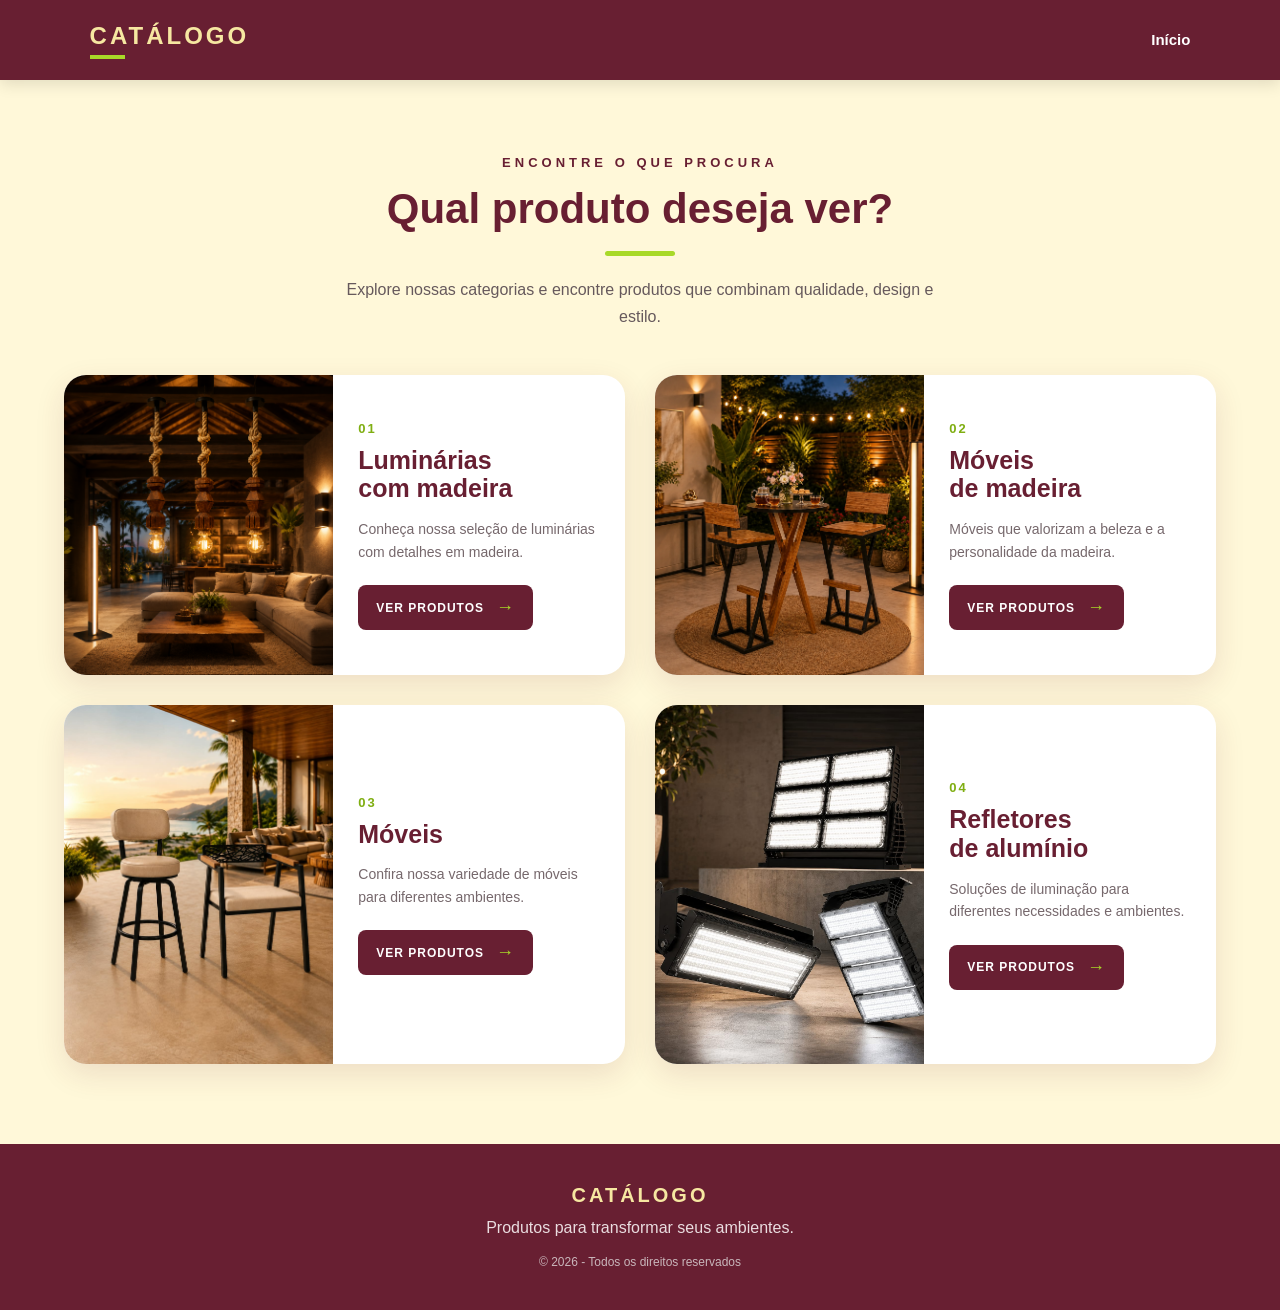
==== index.html @ 4311e9a2 "Add files via upload" ====
<!DOCTYPE html>
<html lang="pt-br">
<head>
    <meta charset="UTF-8">
    <meta name="viewport" content="width=device-width, initial-scale=1.0">

    <title>Catálogo de Produtos</title>

    <link rel="stylesheet" href="style.css">
</head>

<body>

    <!-- CABEÇALHO -->
    <header>
        <div class="logo">
            <span>CATÁLOGO</span>
        </div>

        <nav>
            <a href="index.html">Início</a>
        </nav>
    </header>


    <!-- CONTEÚDO PRINCIPAL -->
    <main>

        <section class="introducao">
            <p class="subtitulo">ENCONTRE O QUE PROCURA</p>

            <h1>Qual produto deseja ver?</h1>

            <div class="linha-decorativa"></div>

            <p class="descricao">
                Explore nossas categorias e encontre produtos que combinam
                qualidade, design e estilo.
            </p>
        </section>


        <!-- CATEGORIAS -->
        <section class="categorias">

            <!-- LUMINÁRIAS COM MADEIRA -->
            <div class="card">

                <div class="imagem-container">
                    <img src="luminarias-madeira.png"
                         alt="Luminárias com madeira">
                </div>

                <div class="card-conteudo">
                    <span class="numero">01</span>

                    <h2>Luminárias<br>com madeira</h2>

                    <p>
                        Conheça nossa seleção de luminárias
                        com detalhes em madeira.
                    </p>

                    <a href="luminaria-madeira.html" class="botao">
                        VER PRODUTOS
                        <span>→</span>
                    </a>
                </div>

            </div>


            <!-- MÓVEIS DE MADEIRA -->
            <div class="card">

                <div class="imagem-container">
                    <img src="moveis-madeira.png"
                         alt="Móveis de madeira">
                </div>

                <div class="card-conteudo">
                    <span class="numero">02</span>

                    <h2>Móveis<br>de madeira</h2>

                    <p>
                        Móveis que valorizam a beleza e
                        a personalidade da madeira.
                    </p>

                    <a href="moveis-madeira.html" class="botao">
                        VER PRODUTOS
                        <span>→</span>
                    </a>
                </div>

            </div>


            <!-- MÓVEIS -->
            <div class="card">

                <div class="imagem-container">
                    <img src="moveis.jpg"
                         alt="Móveis">
                </div>

                <div class="card-conteudo">
                    <span class="numero">03</span>

                    <h2>Móveis</h2>

                    <p>
                        Confira nossa variedade de móveis
                        para diferentes ambientes.
                    </p>

                    <a href="moveis.html" class="botao">
                        VER PRODUTOS
                        <span>→</span>
                    </a>
                </div>

            </div>


            <!-- REFLETORES -->
            <div class="card">

                <div class="imagem-container">
                    <img src="refletores-aluminio.jpg"
                         alt="Refletores de alumínio">
                </div>

                <div class="card-conteudo">
                    <span class="numero">04</span>

                    <h2>Refletores<br>de alumínio</h2>

                    <p>
                        Soluções de iluminação para diferentes
                        necessidades e ambientes.
                    </p>

                    <a href="refletores-aluminio.html" class="botao">
                        VER PRODUTOS
                        <span>→</span>
                    </a>
                </div>

            </div>

        </section>

    </main>


    <!-- RODAPÉ -->
    <footer>

        <div class="footer-logo">
            CATÁLOGO
        </div>

        <p>
            Produtos para transformar seus ambientes.
        </p>

        <span>© 2026 - Todos os direitos reservados</span>

    </footer>


    <script src="script.js"></script>

</body>
</html>
---- style.css ----
/* ==============================
   CONFIGURAÇÕES GERAIS
================================ */

* {
    margin: 0;
    padding: 0;
    box-sizing: border-box;
}

:root {
    --amarelo: #F6E7A1;
    --amarelo-claro: #FFF8D9;
    --bordo: #681F32;
    --bordo-escuro: #481321;
    --verde: #A8D928;
    --verde-escuro: #7FAE12;
    --branco: #FFFFFF;
    --texto: #33272A;
}

body {
    font-family: Arial, Helvetica, sans-serif;
    background: var(--amarelo-claro);
    color: var(--texto);
}


/* ==============================
   CABEÇALHO
================================ */

header {
    height: 80px;
    padding: 0 7%;
    display: flex;
    align-items: center;
    justify-content: space-between;

    background-color: var(--bordo);

    box-shadow: 0 4px 15px rgba(0,0,0,0.12);
}

.logo {
    color: var(--amarelo);
    font-size: 24px;
    font-weight: bold;
    letter-spacing: 3px;
}

.logo::after {
    content: "";
    display: block;

    width: 35px;
    height: 4px;

    margin-top: 5px;

    background-color: var(--verde);
}

nav a {
    color: white;
    text-decoration: none;

    font-size: 15px;
    font-weight: bold;

    transition: 0.3s;
}

nav a:hover {
    color: var(--verde);
}


/* ==============================
   INTRODUÇÃO
================================ */

main {
    width: 90%;
    max-width: 1200px;

    margin: auto;
}

.introducao {
    text-align: center;

    padding: 75px 20px 45px;
}

.subtitulo {
    color: var(--bordo);

    font-size: 13px;
    font-weight: bold;

    letter-spacing: 4px;

    margin-bottom: 15px;
}

h1 {
    font-size: 42px;

    color: var(--bordo);

    margin-bottom: 18px;
}

.linha-decorativa {
    width: 70px;
    height: 5px;

    margin: auto;

    background-color: var(--verde);

    border-radius: 20px;
}

.descricao {
    max-width: 600px;

    margin: 20px auto 0;

    line-height: 1.7;

    color: #66595C;
}


/* ==============================
   CARDS
================================ */

.categorias {
    display: grid;

    grid-template-columns: repeat(2, 1fr);

    gap: 30px;

    padding-bottom: 80px;
}

.card {
    display: flex;

    min-height: 300px;

    background-color: var(--branco);

    border-radius: 22px;

    overflow: hidden;

    box-shadow: 0 10px 30px rgba(104,31,50,0.12);

    transition:
        transform 0.35s ease,
        box-shadow 0.35s ease;
}

.card:hover {
    transform: translateY(-8px);

    box-shadow: 0 18px 40px rgba(104,31,50,0.22);
}


/* ==============================
   IMAGENS
================================ */

.imagem-container {
    width: 48%;

    min-height: 300px;

    overflow: hidden;

    background-color: #eee;
}

.imagem-container img {
    width: 100%;
    height: 100%;

    object-fit: cover;

    display: block;

    transition: transform 0.5s ease;
}

.card:hover .imagem-container img {
    transform: scale(1.07);
}


/* ==============================
   CONTEÚDO DO CARD
================================ */

.card-conteudo {
    width: 52%;

    padding: 30px 25px;

    display: flex;
    flex-direction: column;

    justify-content: center;
}

.numero {
    color: var(--verde-escuro);

    font-size: 13px;

    font-weight: bold;

    letter-spacing: 2px;

    margin-bottom: 10px;
}

.card h2 {
    color: var(--bordo);

    font-size: 25px;

    line-height: 1.15;

    margin-bottom: 15px;
}

.card p {
    color: #76686C;

    font-size: 14px;

    line-height: 1.6;

    margin-bottom: 22px;
}


/* ==============================
   BOTÃO
================================ */

.botao {
    width: fit-content;

    display: inline-flex;

    align-items: center;

    gap: 12px;

    padding: 12px 18px;

    background-color: var(--bordo);

    color: white;

    text-decoration: none;

    border-radius: 8px;

    font-size: 12px;

    font-weight: bold;

    letter-spacing: 1px;

    transition: 0.3s;
}

.botao span {
    color: var(--verde);

    font-size: 18px;

    transition: 0.3s;
}

.botao:hover {
    background-color: var(--bordo-escuro);

    transform: translateX(3px);
}

.botao:hover span {
    transform: translateX(5px);
}


/* ==============================
   RODAPÉ
================================ */

footer {
    background-color: var(--bordo);

    color: white;

    text-align: center;

    padding: 40px 20px;
}

.footer-logo {
    color: var(--amarelo);

    font-size: 20px;

    font-weight: bold;

    letter-spacing: 3px;

    margin-bottom: 12px;
}

footer p {
    color: #eadde0;

    margin-bottom: 15px;
}

footer span {
    color: #c9b6bb;

    font-size: 12px;
}


/* ==============================
   ANIMAÇÃO
================================ */

.card {
    opacity: 0;

    transform: translateY(25px);

    animation: aparecer 0.7s ease forwards;
}

.card:nth-child(1) {
    animation-delay: 0.1s;
}

.card:nth-child(2) {
    animation-delay: 0.2s;
}

.card:nth-child(3) {
    animation-delay: 0.3s;
}

.card:nth-child(4) {
    animation-delay: 0.4s;
}

@keyframes aparecer {

    from {
        opacity: 0;
        transform: translateY(25px);
    }

    to {
        opacity: 1;
        transform: translateY(0);
    }

}


/* ==============================
   CELULAR
================================ */

@media (max-width: 800px) {

    header {
        padding: 0 5%;
    }

    h1 {
        font-size: 32px;
    }

    .categorias {
        grid-template-columns: 1fr;
    }

    .card {
        min-height: 260px;
    }

    .imagem-container {
        min-height: 260px;
    }

}


@media (max-width: 550px) {

    .introducao {
        padding-top: 50px;
    }

    h1 {
        font-size: 28px;
    }

    .card {
        flex-direction: column;
    }

    .imagem-container {
        width: 100%;
        height: 220px;
        min-height: 220px;
    }

    .card-conteudo {
        width: 100%;
        padding: 25px;
    }

}
.produto{
    width: 300px;
    margin: 30px auto;
    background: white;
    border-radius: 15px;
    overflow: hidden;
    text-align: center;
    box-shadow: 0 5px 15px rgba(0,0,0,.15);
}

.produto img{
    width: 100%;
    height: 250px;
    object-fit: cover;
}

.produto h3{
    margin: 15px 0;
}

.produto p{
    padding: 0 15px;
}

.produto button{
    margin: 15px;
    padding: 10px 20px;
    border: none;
    border-radius: 20px;
    cursor: pointer;
}
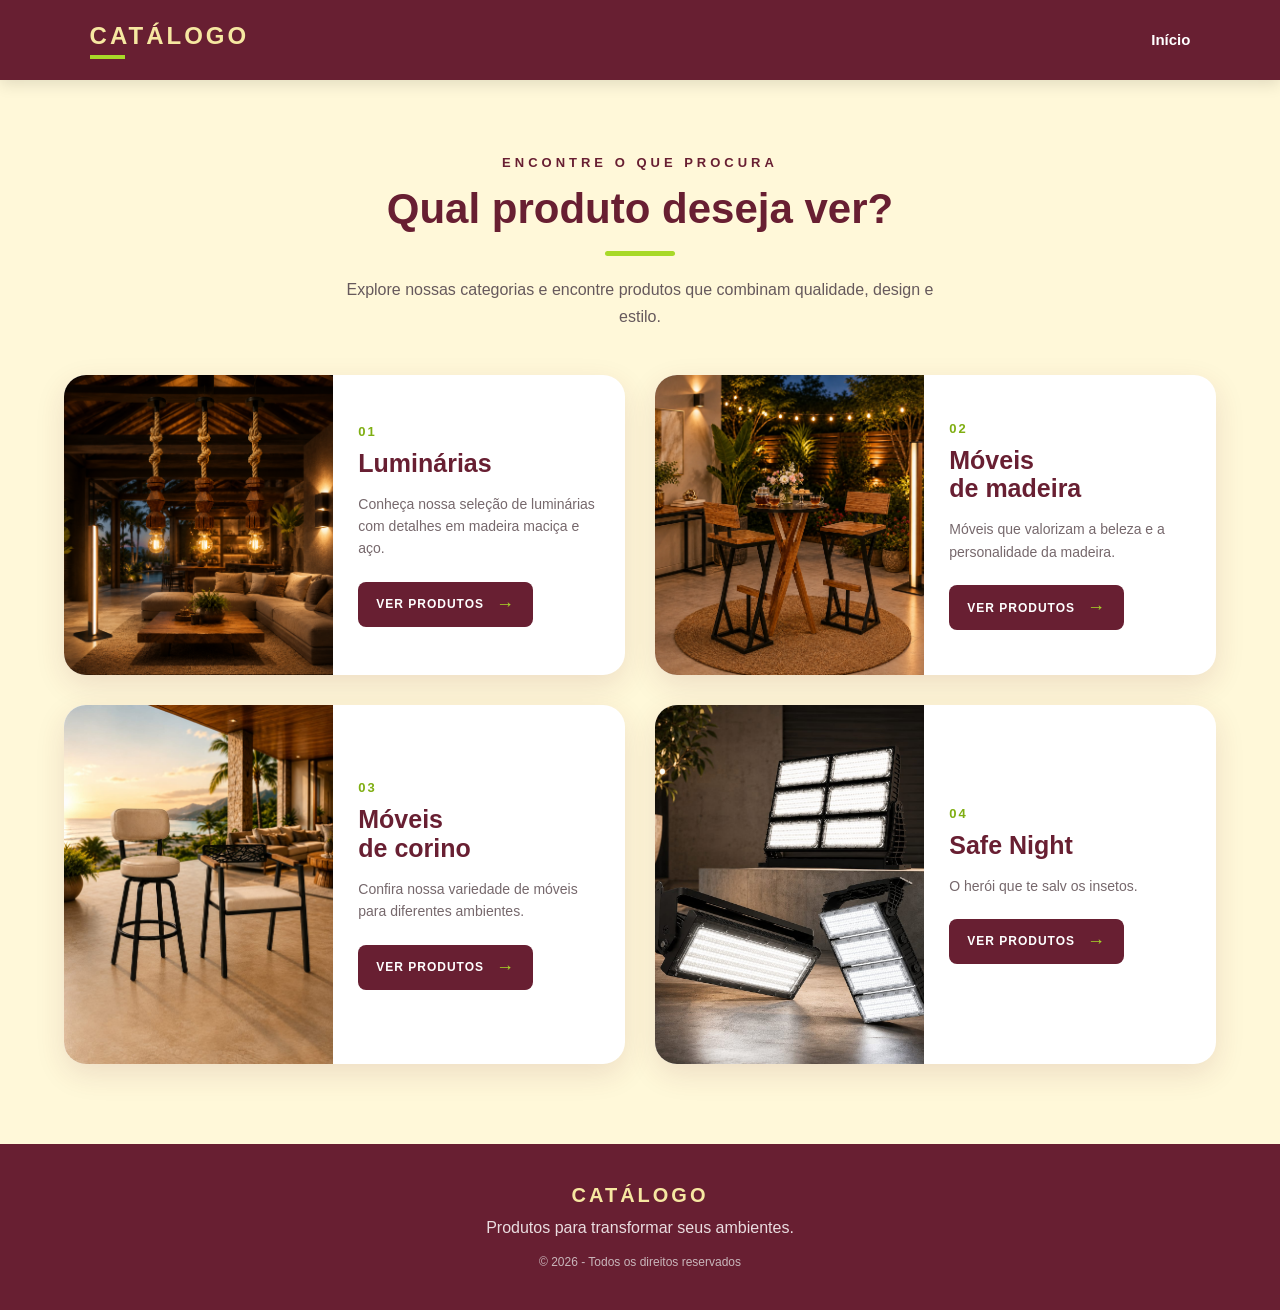
==== commit 58fceb3c: "Update index.html" ====
--- a/index.html
+++ b/index.html
@@ -54,11 +54,11 @@
                 <div class="card-conteudo">
                     <span class="numero">01</span>
 
-                    <h2>Luminárias<br>com madeira</h2>
+                    <h2>Luminárias<br></h2>
 
                     <p>
                         Conheça nossa seleção de luminárias
-                        com detalhes em madeira.
+                        com detalhes em madeira maciça e aço.
                     </p>
 
                     <a href="luminaria-madeira.html" class="botao">
@@ -108,7 +108,7 @@
                 <div class="card-conteudo">
                     <span class="numero">03</span>
 
-                    <h2>Móveis</h2>
+                    <h2>Móveis<br/>de corino</h2>
 
                     <p>
                         Confira nossa variedade de móveis
@@ -135,11 +135,10 @@
                 <div class="card-conteudo">
                     <span class="numero">04</span>
 
-                    <h2>Refletores<br>de alumínio</h2>
+                    <h2>Safe Night</h2>
 
                     <p>
-                        Soluções de iluminação para diferentes
-                        necessidades e ambientes.
+                        O herói que te salv os insetos.
                     </p>
 
                     <a href="refletores-aluminio.html" class="botao">
@@ -174,4 +173,4 @@
     <script src="script.js"></script>
 
 </body>
-</html>+</html>
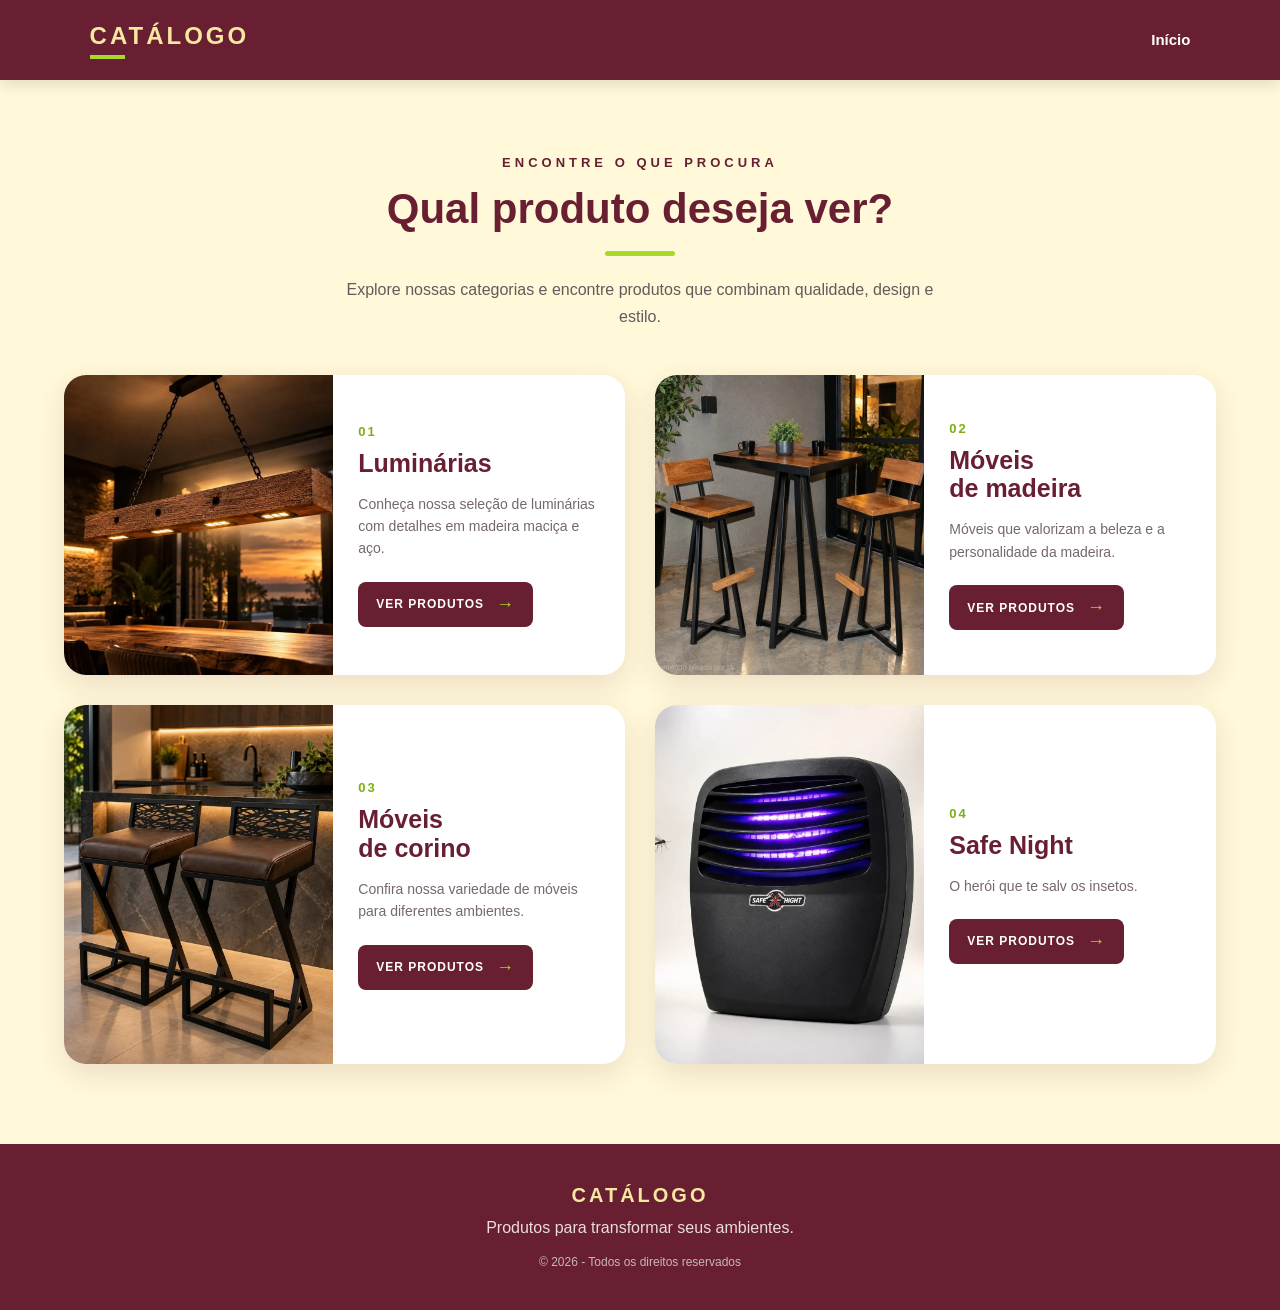
==== commit 51049a2b: "Update index.html" ====
--- a/index.html
+++ b/index.html
@@ -128,7 +128,7 @@
             <div class="card">
 
                 <div class="imagem-container">
-                    <img src="refletores-aluminio.jpg"
+                    <img src="refletores-aluminio.png"
                          alt="Refletores de alumínio">
                 </div>
 
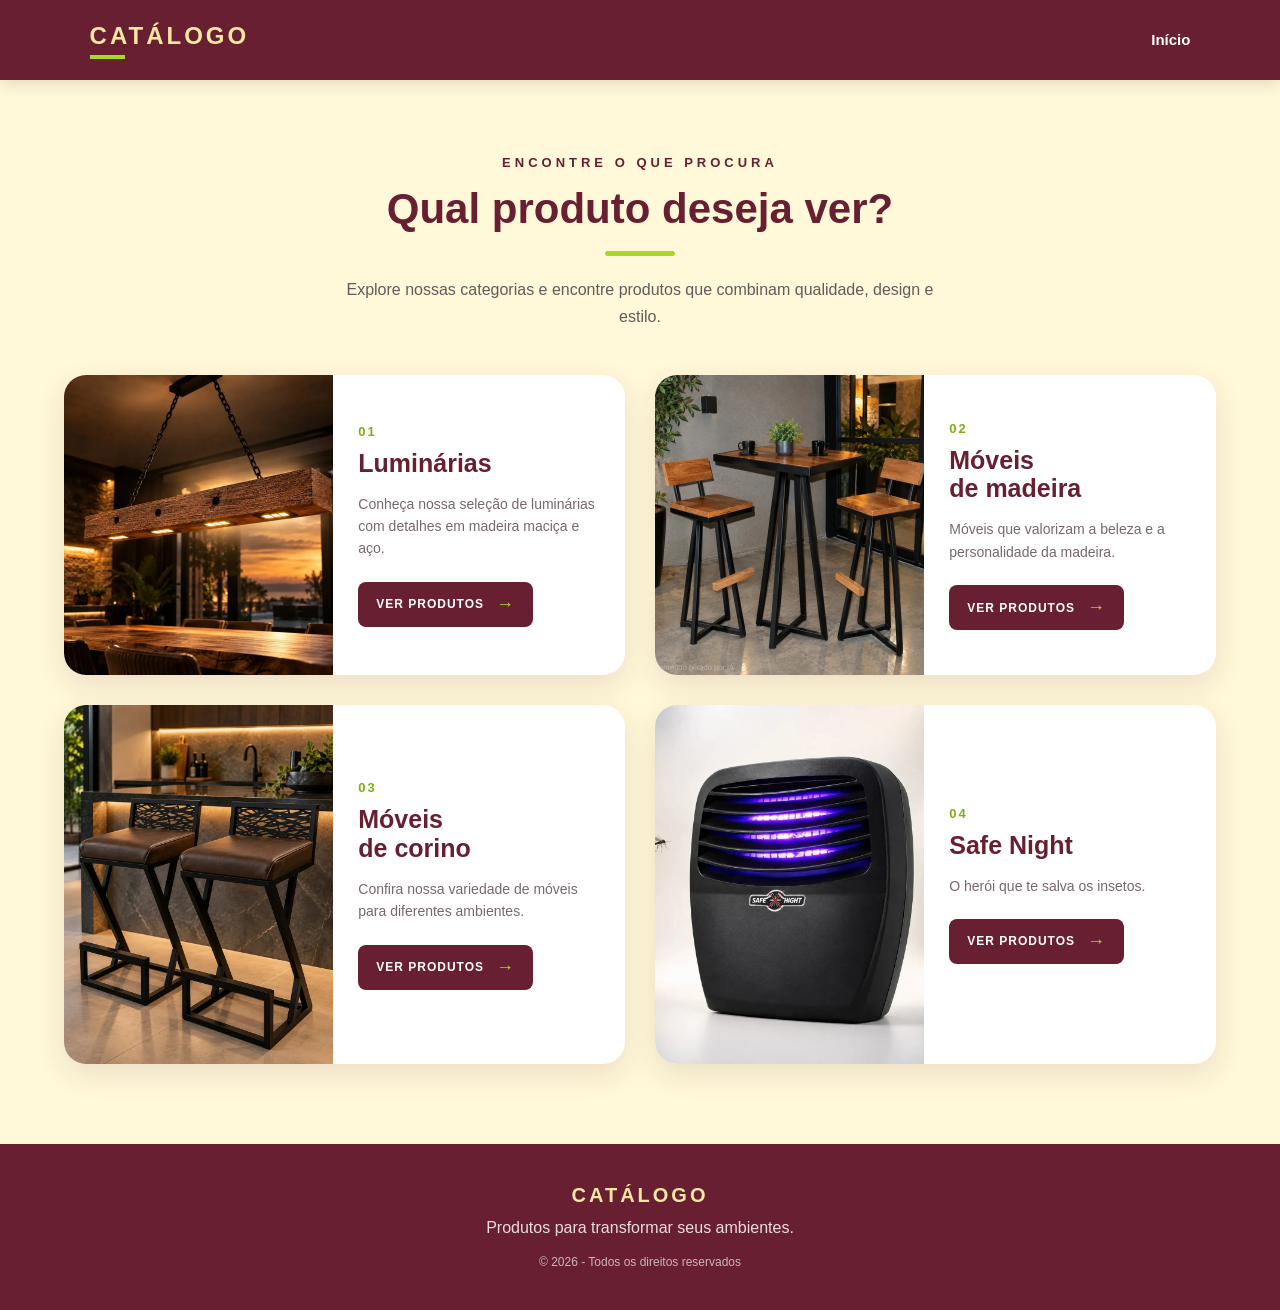
==== commit 01fd254a: "Update index.html" ====
--- a/index.html
+++ b/index.html
@@ -138,10 +138,10 @@
                     <h2>Safe Night</h2>
 
                     <p>
-                        O herói que te salv os insetos.
+                        O herói que te salva os insetos.
                     </p>
 
-                    <a href="refletores-aluminio.html" class="botao">
+                    <a href="noite-segura.html" class="botao">
                         VER PRODUTOS
                         <span>→</span>
                     </a>
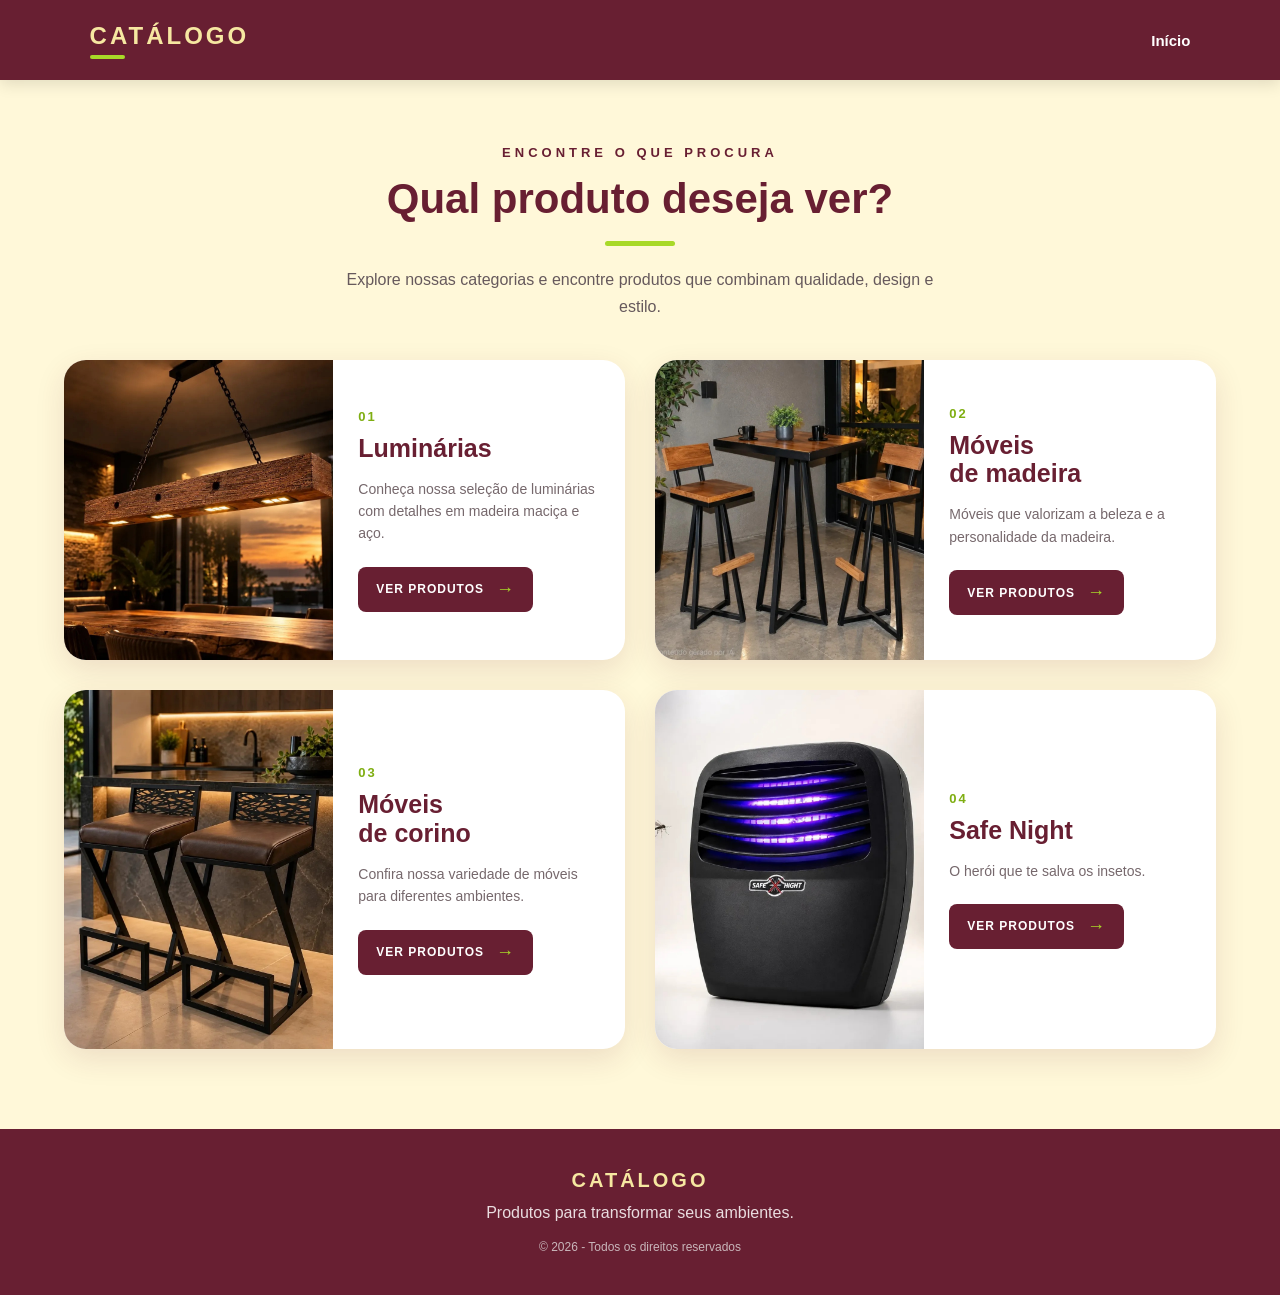
==== commit 6f8dd260: "Update index.html" ====
--- a/index.html
+++ b/index.html
@@ -115,7 +115,7 @@
                         para diferentes ambientes.
                     </p>
 
-                    <a href="moveis.html" class="botao">
+                    <a href="moveis-corino.html" class="botao">
                         VER PRODUTOS
                         <span>→</span>
                     </a>
@@ -129,7 +129,7 @@
 
                 <div class="imagem-container">
                     <img src="refletores-aluminio.png"
-                         alt="Refletores de alumínio">
+                         alt="Safe Night">
                 </div>
 
                 <div class="card-conteudo">
@@ -141,7 +141,7 @@
                         O herói que te salva os insetos.
                     </p>
 
-                    <a href="noite-segura.html" class="botao">
+                    <a href="safe-night.html" class="botao">
                         VER PRODUTOS
                         <span>→</span>
                     </a>
--- a/style.css
+++ b/style.css
@@ -1,6 +1,6 @@
-/* ==============================
+/* =========================================================
    CONFIGURAÇÕES GERAIS
-================================ */
+========================================================= */
 
 * {
     margin: 0;
@@ -19,38 +19,49 @@
     --texto: #33272A;
 }
 
+html {
+    scroll-behavior: smooth;
+}
+
 body {
     font-family: Arial, Helvetica, sans-serif;
-    background: var(--amarelo-claro);
+    background-color: var(--amarelo-claro);
     color: var(--texto);
-}
-
-
-/* ==============================
+    min-height: 100vh;
+}
+
+
+/* =========================================================
    CABEÇALHO
-================================ */
+========================================================= */
 
 header {
-    height: 80px;
+    width: 100%;
+    min-height: 80px;
+
     padding: 0 7%;
+
     display: flex;
     align-items: center;
     justify-content: space-between;
 
     background-color: var(--bordo);
 
-    box-shadow: 0 4px 15px rgba(0,0,0,0.12);
+    box-shadow: 0 4px 15px rgba(0, 0, 0, 0.12);
 }
 
 .logo {
     color: var(--amarelo);
+
     font-size: 24px;
     font-weight: bold;
+
     letter-spacing: 3px;
 }
 
 .logo::after {
     content: "";
+
     display: block;
 
     width: 35px;
@@ -59,10 +70,19 @@
     margin-top: 5px;
 
     background-color: var(--verde);
+
+    border-radius: 10px;
+}
+
+nav {
+    display: flex;
+    align-items: center;
+    gap: 20px;
 }
 
 nav a {
     color: white;
+
     text-decoration: none;
 
     font-size: 15px;
@@ -76,21 +96,28 @@
 }
 
 
-/* ==============================
-   INTRODUÇÃO
-================================ */
+/* =========================================================
+   CONTEÚDO PRINCIPAL
+========================================================= */
 
 main {
     width: 90%;
     max-width: 1200px;
 
-    margin: auto;
-}
+    margin: 0 auto;
+}
+
+
+/* =========================================================
+   INTRODUÇÃO
+========================================================= */
 
 .introducao {
+    width: 100%;
+
     text-align: center;
 
-    padding: 75px 20px 45px;
+    padding: 65px 20px 40px;
 }
 
 .subtitulo {
@@ -105,9 +132,9 @@
 }
 
 h1 {
+    color: var(--bordo);
+
     font-size: 42px;
-
-    color: var(--bordo);
 
     margin-bottom: 18px;
 }
@@ -116,7 +143,7 @@
     width: 70px;
     height: 5px;
 
-    margin: auto;
+    margin: 0 auto;
 
     background-color: var(--verde);
 
@@ -128,20 +155,21 @@
 
     margin: 20px auto 0;
 
+    color: #66595C;
+
+    font-size: 16px;
     line-height: 1.7;
-
-    color: #66595C;
-}
-
-
-/* ==============================
-   CARDS
-================================ */
+}
+
+
+/* =========================================================
+   CARDS DA PÁGINA PRINCIPAL
+========================================================= */
 
 .categorias {
     display: grid;
 
-    grid-template-columns: repeat(2, 1fr);
+    grid-template-columns: repeat(2, minmax(0, 1fr));
 
     gap: 30px;
 
@@ -159,7 +187,7 @@
 
     overflow: hidden;
 
-    box-shadow: 0 10px 30px rgba(104,31,50,0.12);
+    box-shadow: 0 10px 30px rgba(104, 31, 50, 0.12);
 
     transition:
         transform 0.35s ease,
@@ -169,22 +197,21 @@
 .card:hover {
     transform: translateY(-8px);
 
-    box-shadow: 0 18px 40px rgba(104,31,50,0.22);
-}
-
-
-/* ==============================
-   IMAGENS
-================================ */
+    box-shadow: 0 18px 40px rgba(104, 31, 50, 0.22);
+}
+
+
+/* =========================================================
+   IMAGEM DOS CARDS PRINCIPAIS
+========================================================= */
 
 .imagem-container {
     width: 48%;
-
     min-height: 300px;
 
     overflow: hidden;
 
-    background-color: #eee;
+    background-color: #eeeeee;
 }
 
 .imagem-container img {
@@ -199,13 +226,13 @@
 }
 
 .card:hover .imagem-container img {
-    transform: scale(1.07);
-}
-
-
-/* ==============================
-   CONTEÚDO DO CARD
-================================ */
+    transform: scale(1.05);
+}
+
+
+/* =========================================================
+   CONTEÚDO DOS CARDS PRINCIPAIS
+========================================================= */
 
 .card-conteudo {
     width: 52%;
@@ -214,7 +241,6 @@
 
     display: flex;
     flex-direction: column;
-
     justify-content: center;
 }
 
@@ -222,7 +248,6 @@
     color: var(--verde-escuro);
 
     font-size: 13px;
-
     font-weight: bold;
 
     letter-spacing: 2px;
@@ -234,7 +259,6 @@
     color: var(--bordo);
 
     font-size: 25px;
-
     line-height: 1.15;
 
     margin-bottom: 15px;
@@ -244,16 +268,15 @@
     color: #76686C;
 
     font-size: 14px;
-
     line-height: 1.6;
 
     margin-bottom: 22px;
 }
 
 
-/* ==============================
-   BOTÃO
-================================ */
+/* =========================================================
+   BOTÃO DOS CARDS PRINCIPAIS
+========================================================= */
 
 .botao {
     width: fit-content;
@@ -275,7 +298,6 @@
     border-radius: 8px;
 
     font-size: 12px;
-
     font-weight: bold;
 
     letter-spacing: 1px;
@@ -298,15 +320,246 @@
 }
 
 .botao:hover span {
-    transform: translateX(5px);
-}
-
-
-/* ==============================
+    transform: translateX(4px);
+}
+
+
+/* =========================================================
+   PÁGINAS INTERNAS - LISTA DE PRODUTOS
+
+   moveis-madeira.html
+   safe-night.html
+   etc.
+========================================================= */
+
+.lista-produtos {
+    width: 100%;
+
+    display: flex;
+    flex-wrap: wrap;
+
+    justify-content: center;
+    align-items: stretch;
+
+    gap: 25px;
+
+    padding: 10px 0 80px;
+}
+
+
+/* =========================================================
+   PRODUTO PEQUENO
+========================================================= */
+
+.produto {
+    width: 280px;
+
+    display: flex;
+    flex-direction: column;
+
+    background-color: var(--branco);
+
+    border-radius: 15px;
+
+    overflow: hidden;
+
+    text-align: center;
+
+    box-shadow: 0 5px 15px rgba(0, 0, 0, 0.12);
+
+    transition:
+        transform 0.3s ease,
+        box-shadow 0.3s ease;
+}
+
+.produto:hover {
+    transform: translateY(-5px);
+
+    box-shadow: 0 10px 25px rgba(104, 31, 50, 0.18);
+}
+
+
+/* =========================================================
+   IMAGEM DO PRODUTO
+========================================================= */
+
+.produto img {
+    width: 100%;
+    height: 220px;
+
+    object-fit: cover;
+
+    display: block;
+
+    background-color: #f4f4f4;
+}
+
+
+/* Caso esteja usando uma DIV para a imagem */
+
+.produto-imagem {
+    width: 100%;
+    height: 220px;
+
+    overflow: hidden;
+
+    background-color: #f4f4f4;
+}
+
+.produto-imagem img {
+    width: 100%;
+    height: 100%;
+
+    object-fit: cover;
+
+    display: block;
+}
+
+
+/* =========================================================
+   CONTEÚDO DO PRODUTO
+========================================================= */
+
+.produto-conteudo {
+    flex: 1;
+
+    padding: 18px 18px 20px;
+
+    display: flex;
+    flex-direction: column;
+    align-items: center;
+}
+
+.produto-categoria {
+    display: block;
+
+    color: var(--verde-escuro);
+
+    font-size: 10px;
+    font-weight: bold;
+
+    letter-spacing: 2px;
+
+    margin-bottom: 8px;
+}
+
+.produto h2,
+.produto h3 {
+    color: var(--bordo);
+
+    font-size: 18px;
+    line-height: 1.3;
+
+    margin: 15px 15px 10px;
+}
+
+.produto-conteudo h2,
+.produto-conteudo h3 {
+    margin: 0 0 10px;
+}
+
+.produto p {
+    color: #66595C;
+
+    font-size: 13px;
+    line-height: 1.5;
+
+    padding: 0 15px;
+
+    margin-bottom: 15px;
+}
+
+.produto-conteudo p {
+    padding: 0;
+
+    margin-bottom: 18px;
+}
+
+
+/* =========================================================
+   BOTÕES DOS PRODUTOS
+========================================================= */
+
+.produto a,
+.produto-botao {
+    display: inline-flex;
+
+    align-items: center;
+    justify-content: center;
+
+    gap: 8px;
+
+    width: fit-content;
+
+    margin: auto 15px 20px;
+
+    padding: 10px 16px;
+
+    background-color: var(--bordo);
+
+    color: white;
+
+    text-decoration: none;
+
+    border-radius: 8px;
+
+    font-size: 11px;
+    font-weight: bold;
+
+    letter-spacing: 1px;
+
+    transition: 0.3s;
+}
+
+.produto-conteudo .produto-botao,
+.produto-conteudo a {
+    margin: auto 0 0;
+}
+
+.produto a:hover,
+.produto-botao:hover {
+    background-color: var(--bordo-escuro);
+
+    transform: translateY(-2px);
+}
+
+.produto-botao span {
+    color: var(--verde);
+
+    font-size: 16px;
+}
+
+
+/* =========================================================
+   SUPORTE PARA CONTAINER ANTIGO
+
+   Caso moveis-madeira.html esteja usando:
+   <div class="container-produtos">
+========================================================= */
+
+.container-produtos,
+.produtos {
+    width: 100%;
+
+    display: flex;
+    flex-wrap: wrap;
+
+    justify-content: center;
+    align-items: stretch;
+
+    gap: 25px;
+
+    padding: 10px 0 80px;
+}
+
+
+/* =========================================================
    RODAPÉ
-================================ */
+========================================================= */
 
 footer {
+    width: 100%;
+
     background-color: var(--bordo);
 
     color: white;
@@ -320,7 +573,6 @@
     color: var(--amarelo);
 
     font-size: 20px;
-
     font-weight: bold;
 
     letter-spacing: 3px;
@@ -341,9 +593,9 @@
 }
 
 
-/* ==============================
-   ANIMAÇÃO
-================================ */
+/* =========================================================
+   ANIMAÇÃO DOS CARDS PRINCIPAIS
+========================================================= */
 
 .card {
     opacity: 0;
@@ -380,13 +632,12 @@
         opacity: 1;
         transform: translateY(0);
     }
-
-}
-
-
-/* ==============================
-   CELULAR
-================================ */
+}
+
+
+/* =========================================================
+   TABLET
+========================================================= */
 
 @media (max-width: 800px) {
 
@@ -410,63 +661,84 @@
         min-height: 260px;
     }
 
-}
-
+    .lista-produtos,
+    .container-produtos,
+    .produtos {
+        gap: 20px;
+    }
+}
+
+
+/* =========================================================
+   CELULAR
+========================================================= */
 
 @media (max-width: 550px) {
 
+    header {
+        min-height: 70px;
+
+        padding: 15px 5%;
+    }
+
+    .logo {
+        font-size: 19px;
+    }
+
+    nav a {
+        font-size: 13px;
+    }
+
+    main {
+        width: 92%;
+    }
+
     .introducao {
-        padding-top: 50px;
+        padding: 45px 10px 30px;
     }
 
     h1 {
         font-size: 28px;
     }
 
+    .descricao {
+        font-size: 14px;
+    }
+
+
+    /* CARD PRINCIPAL */
+
     .card {
         flex-direction: column;
     }
 
     .imagem-container {
         width: 100%;
+
         height: 220px;
         min-height: 220px;
     }
 
     .card-conteudo {
         width: 100%;
+
         padding: 25px;
     }
 
-}
-.produto{
-    width: 300px;
-    margin: 30px auto;
-    background: white;
-    border-radius: 15px;
-    overflow: hidden;
-    text-align: center;
-    box-shadow: 0 5px 15px rgba(0,0,0,.15);
-}
-
-.produto img{
-    width: 100%;
-    height: 250px;
-    object-fit: cover;
-}
-
-.produto h3{
-    margin: 15px 0;
-}
-
-.produto p{
-    padding: 0 15px;
-}
-
-.produto button{
-    margin: 15px;
-    padding: 10px 20px;
-    border: none;
-    border-radius: 20px;
-    cursor: pointer;
-}+
+    /* PRODUTOS */
+
+    .produto {
+        width: 100%;
+        max-width: 320px;
+    }
+
+    .produto img {
+        height: 230px;
+    }
+
+    .produto-imagem {
+        height: 230px;
+    }
+
+}
